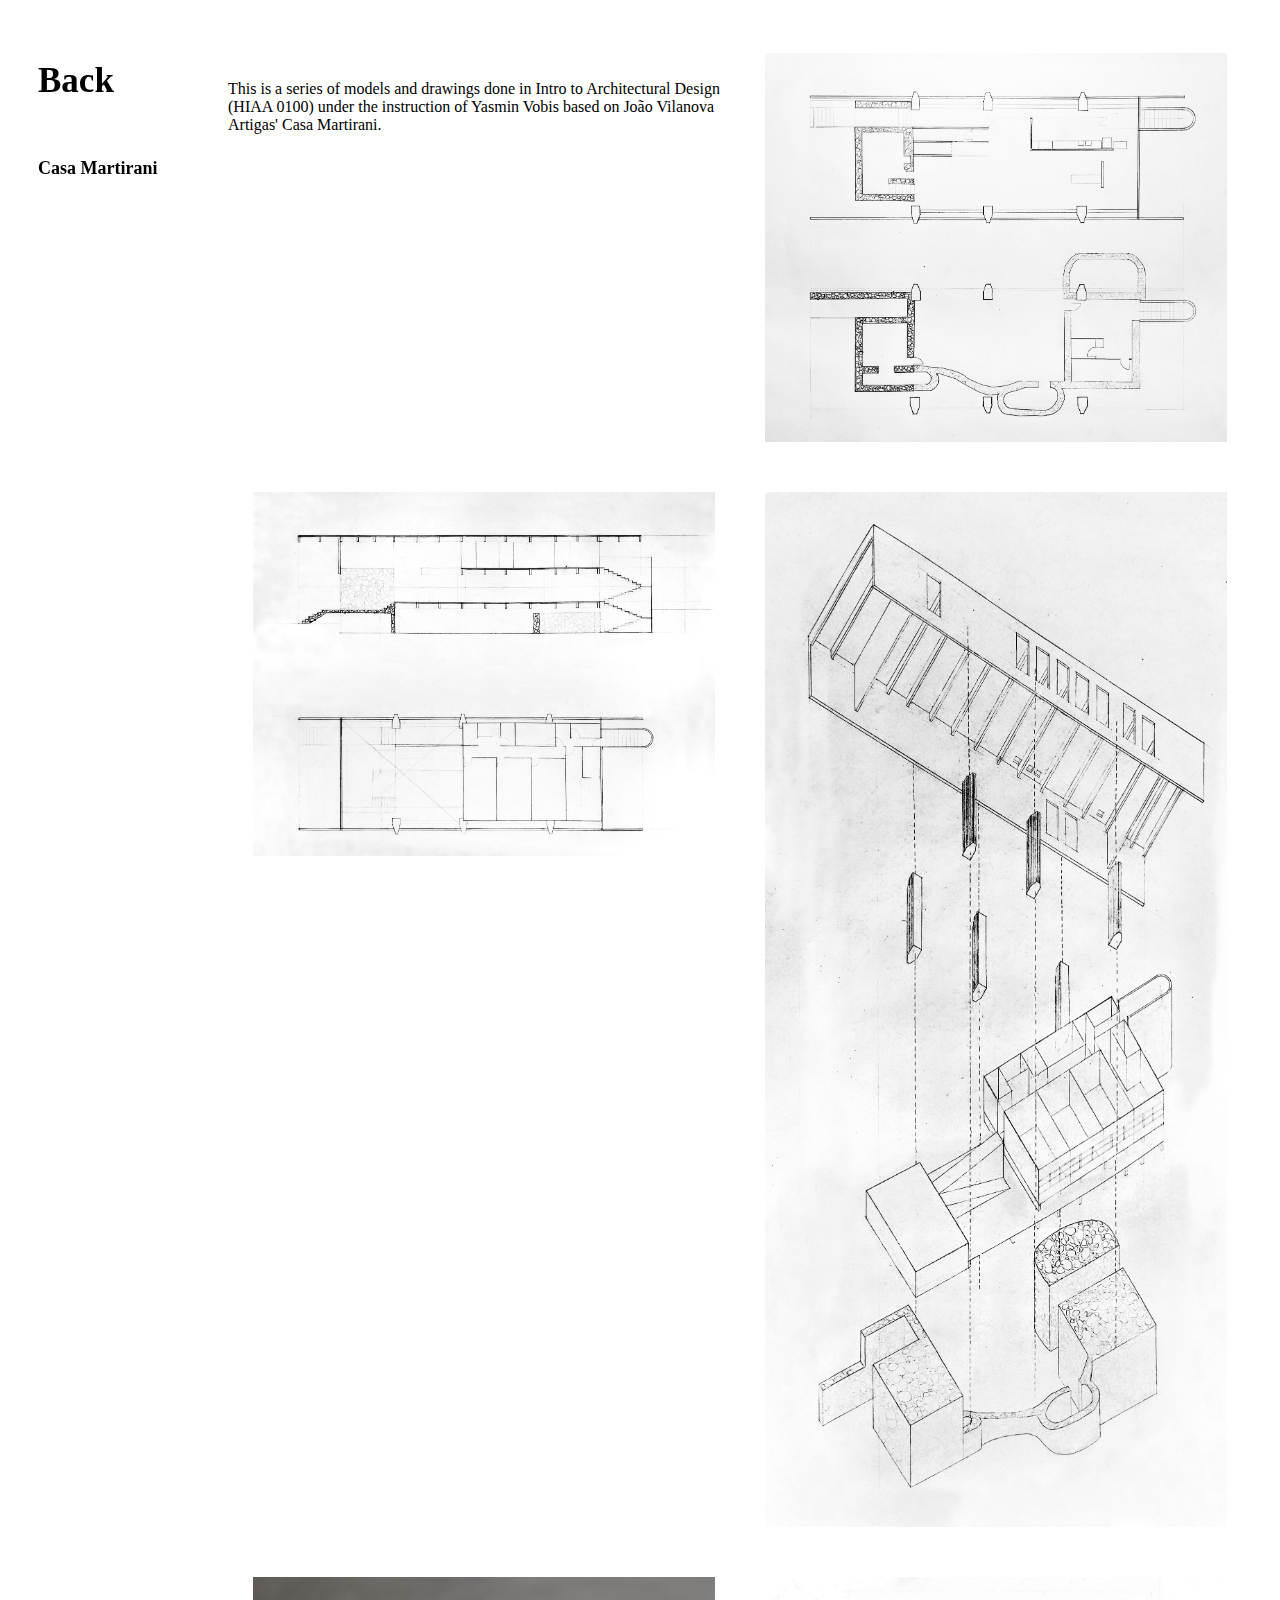
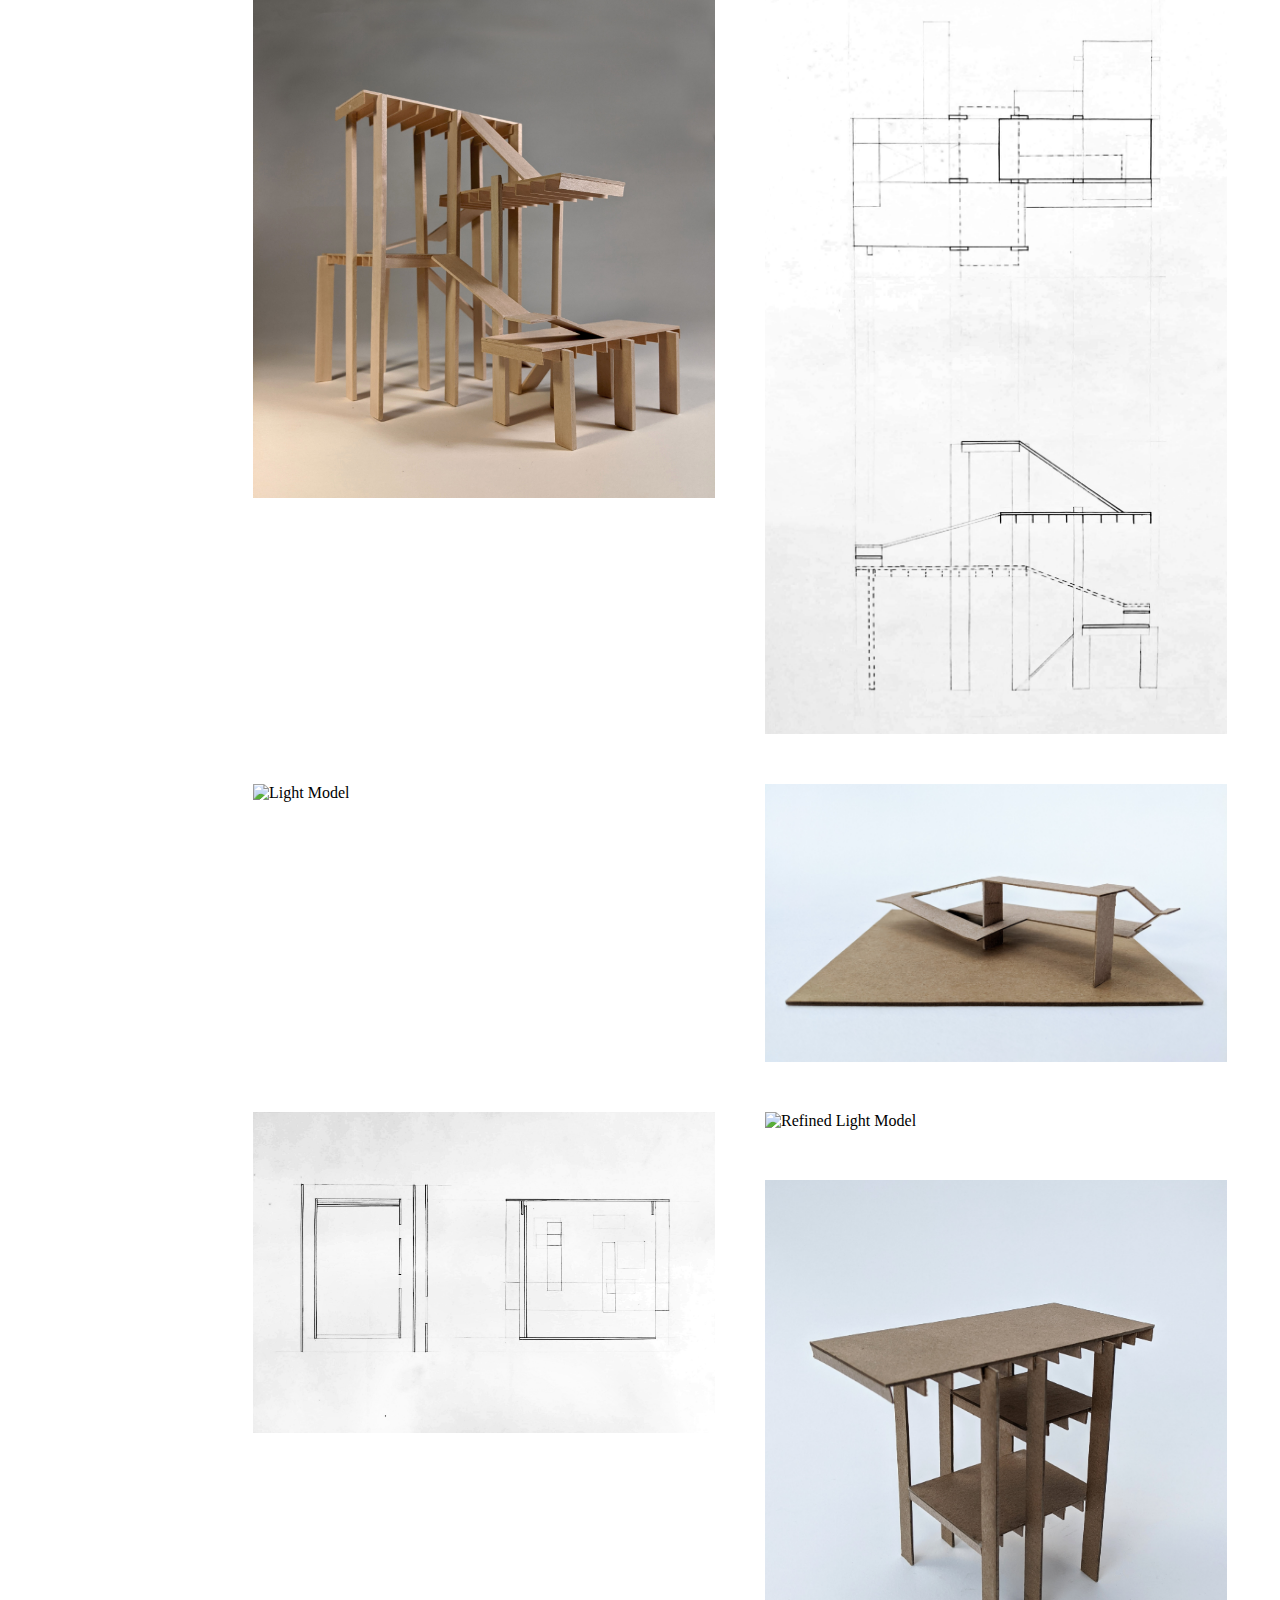
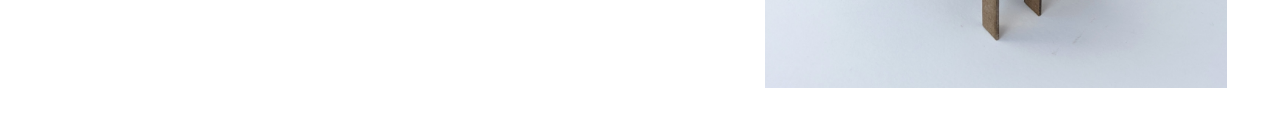
==== casamartirani.html @ 406225c9 "new pages" ====
<!DOCTYPE html>
<html>
<head>
<meta name="viewport" content="width=device-width, initial-scale=1">
<style>
* {
  box-sizing: border-box;
}

body {
  background-color: white;
  padding: 20px;
  font-family: Tahoma;
}

/* Center website */
.main {
  margin-left: 200px;
  max-width: 2000px;
}

.header {
  max-width: 200px;
  margin: auto;
   height: 100%; /* Full-height: remove this if you want "auto" height */
  width: 170px; /* Set the width of the sidebar */
  position: fixed; /* Fixed Sidebar (stay in place on scroll) */
  z-index: 1; /* Stay on top */
  top: 1; /* Stay at the top */
  left: 1;
  padding: 10px;
}

h1 {
  font-size: 35px;
  font-family: Tahoma;
}

h2 {
  font-size: 18px;
  word-break: break-all;
  font-family: Tahoma;
}


.column img {
  vertical-align: middle;
  padding: 25px;
}

/* Create three equal columns that floats next to each other */
.column {
  float: left;
  width: 50%;
  display: none; /* Hide all elements by default */
}


/* The "show" class is added to the filtered elements */
.show {
  display: block;
}

/* Style the buttons */
.btn {
  border: none;
  outline: none;
  padding: 8px 15px;
  background-color: white;
  cursor: pointer;
  color: gray;
}

.btn:hover {
  color: lightgray;
}

.btn.active {
  color: black;
}

a.nav-link:link
{
   color: black;
   text-decoration: none;
}
a.nav-link:visited
{
   color: black;
   text-decoration: none;
}
a.nav-link:hover
{
   color: lightgray;
   text-decoration: none;
}
a.nav-link:active
{
   color: black;
   text-decoration: none;
}



</style>
</head>
<body>

<!-- HEADER (uncenter website) -->
<div class="header">

<h1><a href="index.html" class="nav-link" >Back </a></h1>

<br>



<h2>
<a>Casa Martirani </a>
</h2>


<!-- END HEADER -->
</div>

<!-- MAIN (Center website) -->
<div class="main">

  <!-- Modal for full size images on click-->
  

  <div class="column architecture">
    <div class="content">
    <br><br>
  
    <p> This is a series of models and drawings 
    done in Intro to Architectural Design (HIAA 0100) under the instruction of Yasmin Vobis based on João Vilanova Artigas' Casa Martirani.</p>

    </div>
  </div>



  <div class="column architecture draft">
    <div class="content">
    <img src="portfolio images/casa martirani basment and first floor.jpg" alt="Casa Martirani Plans" style="width:100%">
    </div>
  </div>


    
  <div class="column architecture draft">
    <div class="content">
    <img src="portfolio images/casa martirani section and top floor.jpg" alt="Casa Martirani Plans 2" style="width:100%">
    </div>
  </div>



   <div class="column architecture draft">
    <div class="content">
    <img src="portfolio images/csanalytical.jpg" alt="Casa Martiani Analytical" style="width:100%">
   </div>
  </div>


  <div class="column architecture models">
    <div class="content">
    <img src="portfolio images/basswood model.jpg" alt="Basswood Model" style="width:100%">
    </div>
  </div>

  
  <div class="column architecture drafting">
    <div class="content">
    <img src="portfolio images/model section and plan.jpg" alt="Model section/plan" style="width:100%">
    </div>
  </div>

  <div class="column architecture models">
    <div class="content">
    <img src="https://i.imgur.com/sqQtMZ5.jpg" alt="Light Model" style="width:100%">
    </div>
  </div>


   <div class="column architecture models">
    <div class="content">
    <img src="portfolio images/IMG_20200228_154702(1).jpg" alt="Circulation Model" style="width:100%">
    </div>
  </div>

  <div class="column architecture draft">
    <div class="content">
    <img src="portfolio images/light plan and section.jpg" alt="Light Model Plan and Section" style="width:100%">
    </div>
  </div>

  
  <div class="column architecture models">
    <div class="content">
    <img src="https://i.imgur.com/eVHkWSA.jpg" alt="Refined Light Model" style="width:100%">
    </div>
  </div>


  <div class="column architecture models">
    <div class="content">
    <img src="portfolio images/IMG_20200228_154917(1).jpg" alt="Structure Model" style="width:100%">
    </div>
  </div>

<!-- END GRID -->
</div>


<!-- END MAIN -->
</div>



<script>
filterSelection("architecture") 
function filterSelection(c) {
  var x, i;
  x = document.getElementsByClassName("column");
  if (c == "all") c = "";
  for (i = 0; i < x.length; i++) {
    w3RemoveClass(x[i], "show");
    if (x[i].className.indexOf(c) > -1) w3AddClass(x[i], "show");
  }
}

function w3AddClass(element, name) {
  var i, arr1, arr2;
  arr1 = element.className.split(" ");
  arr2 = name.split(" ");
  for (i = 0; i < arr2.length; i++) {
    if (arr1.indexOf(arr2[i]) == -1) {element.className += " " + arr2[i];}
  }
}

function w3RemoveClass(element, name) {
  var i, arr1, arr2;
  arr1 = element.className.split(" ");
  arr2 = name.split(" ");
  for (i = 0; i < arr2.length; i++) {
    while (arr1.indexOf(arr2[i]) > -1) {
      arr1.splice(arr1.indexOf(arr2[i]), 1);     
    }
  }
  element.className = arr1.join(" ");
}

// Modal Image Gallery
function onClick(element) {
  document.getElementById("img01").src = element.src;
  document.getElementById("modal01").style.display = "block";
  var captionText = document.getElementById("caption");
  captionText.innerHTML = element.alt;
}

// Add active class to the current button (highlight it)
var btnContainer = document.getElementById("myBtnContainer");
var btns = btnContainer.getElementsByClassName("btn");
for (var i = 0; i < btns.length; i++) {
  btns[i].addEventListener("click", function(){
    var current = document.getElementsByClassName("active");
    current[0].className = current[0].className.replace(" active", "");
    this.className += " active";
  });
}
</script>

</body>
</html>
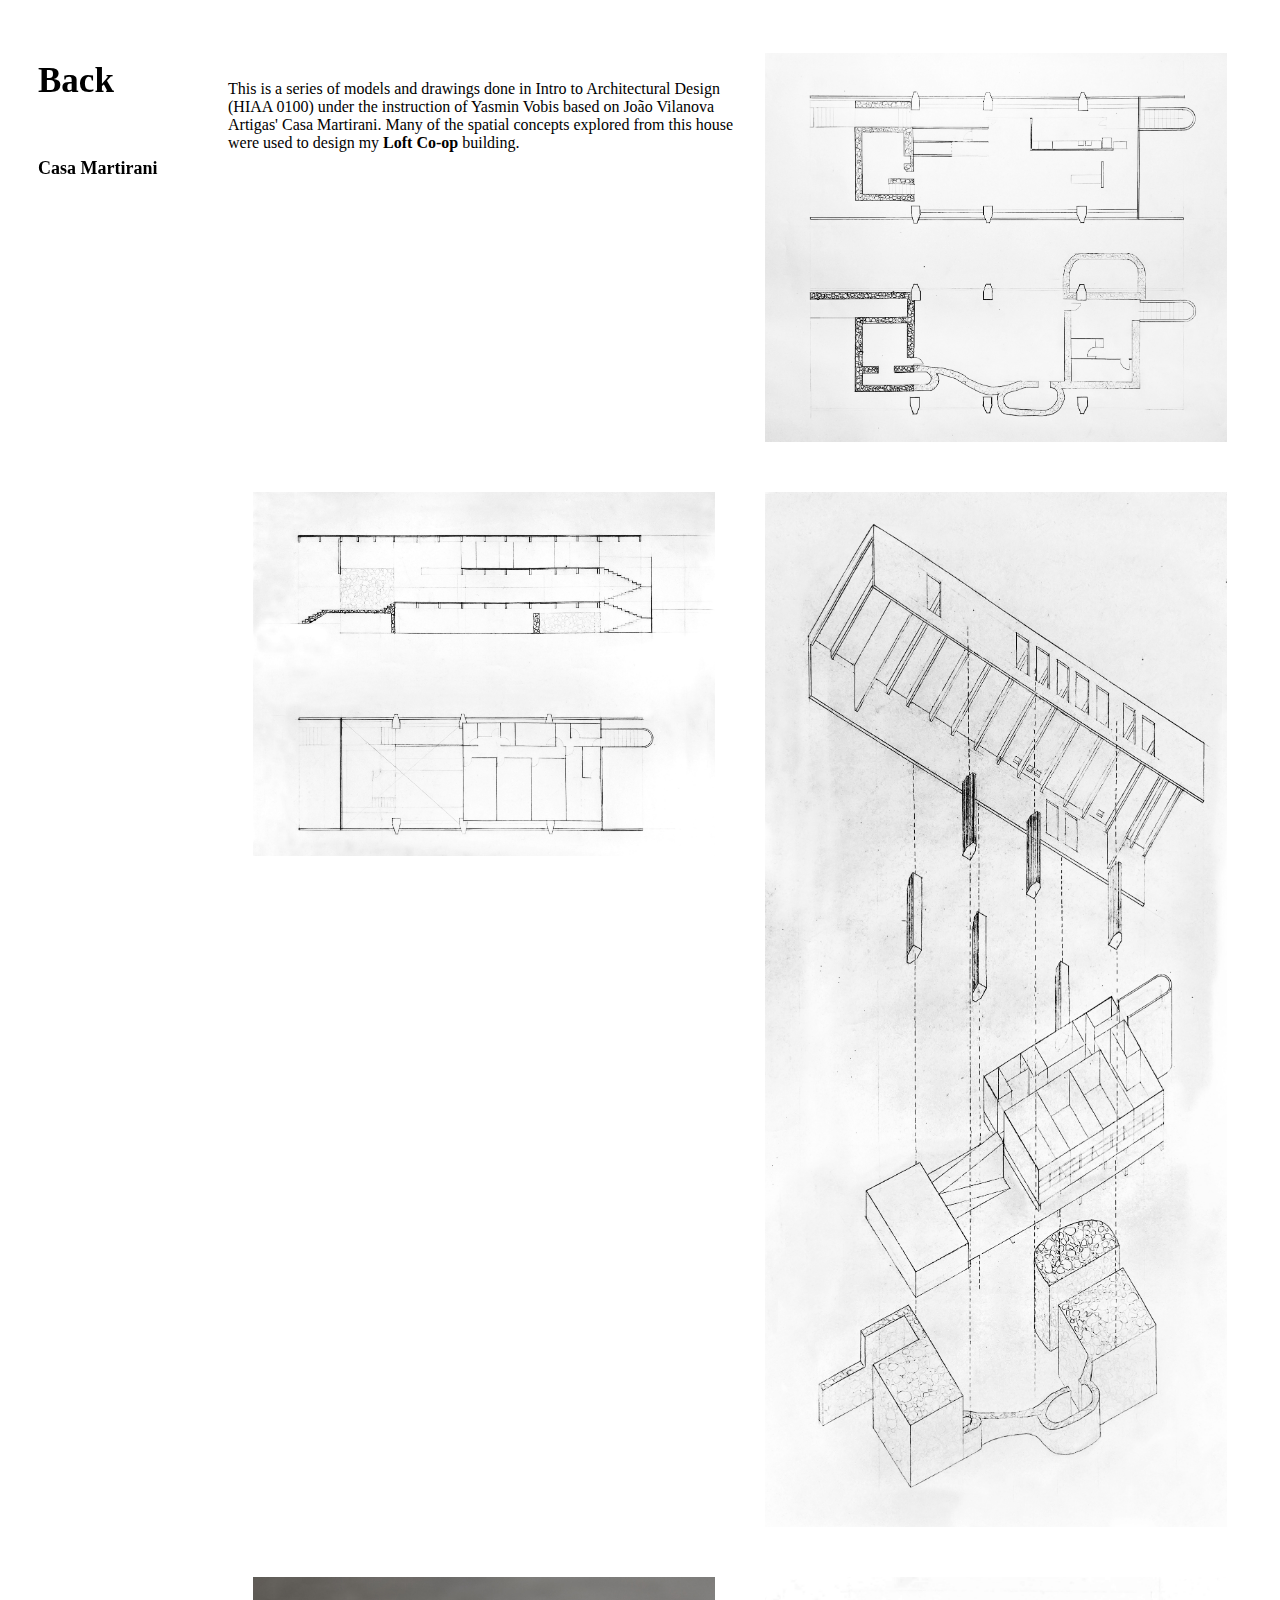
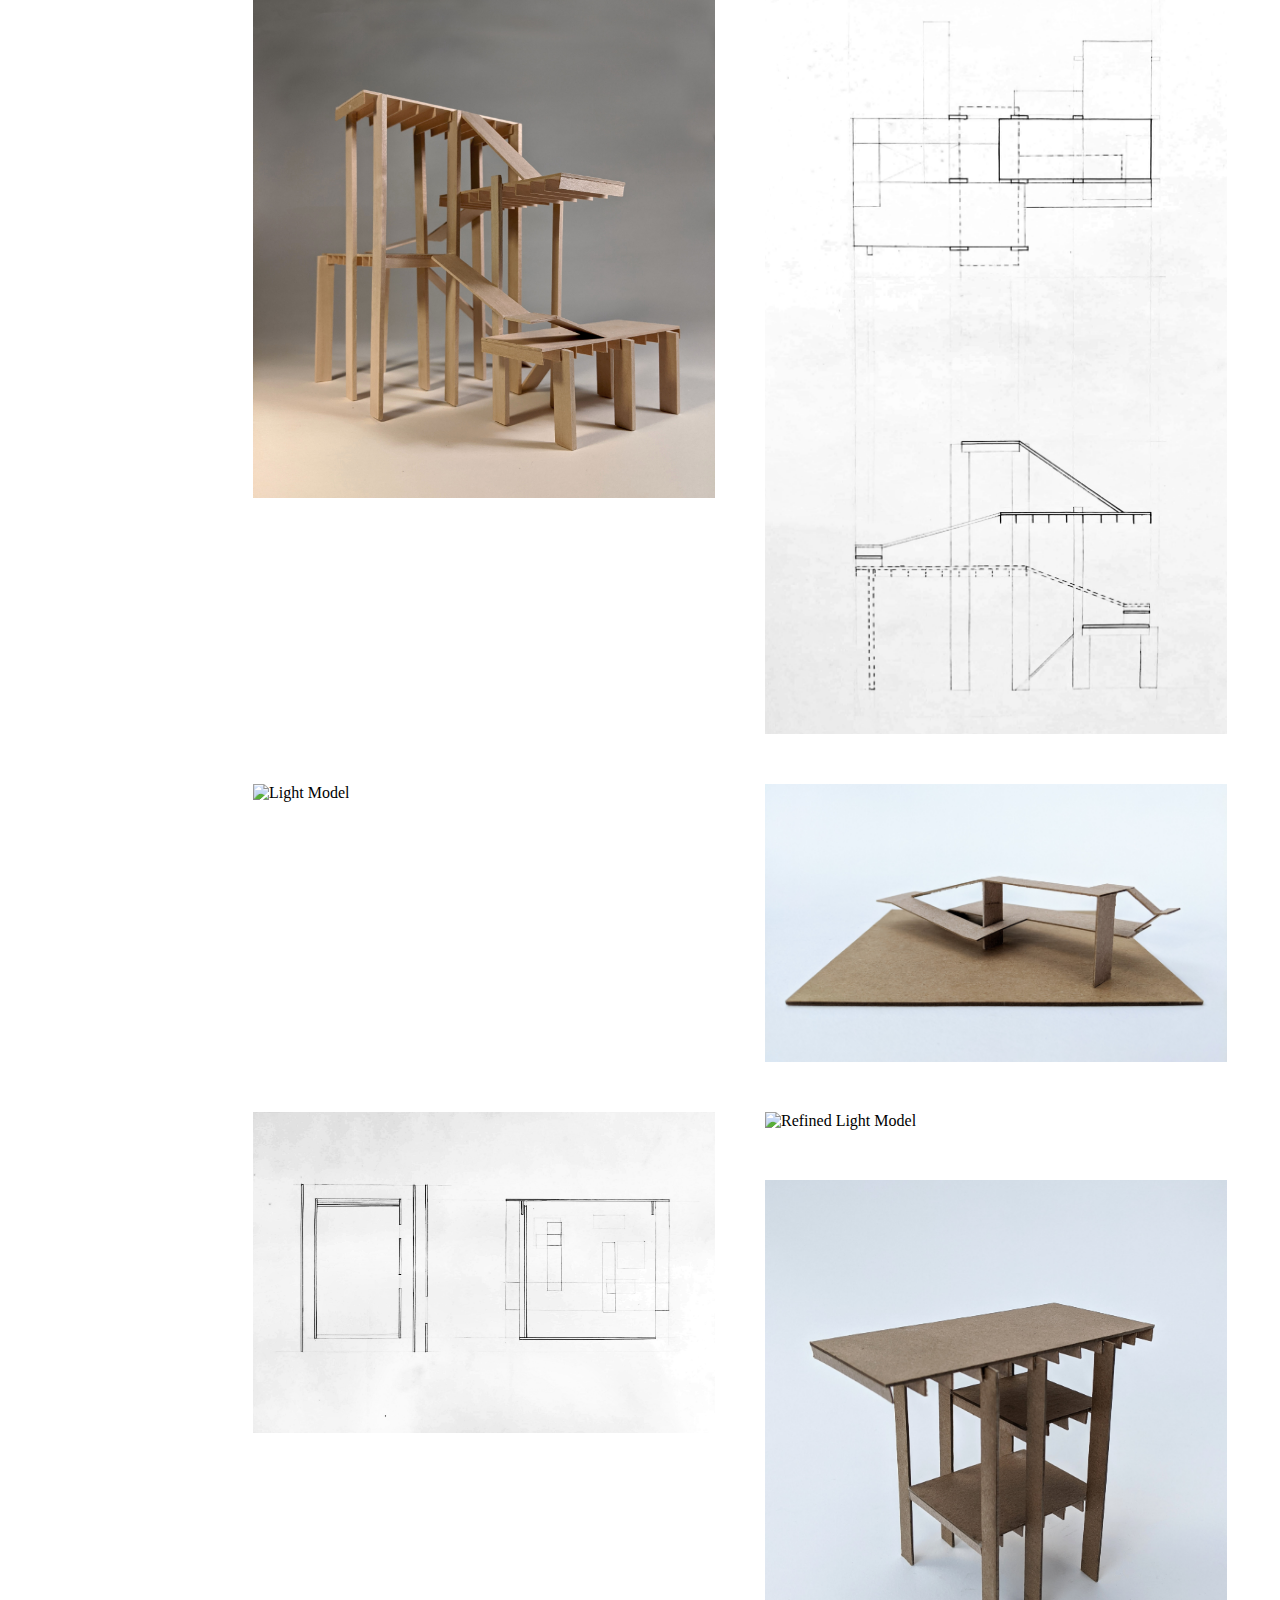
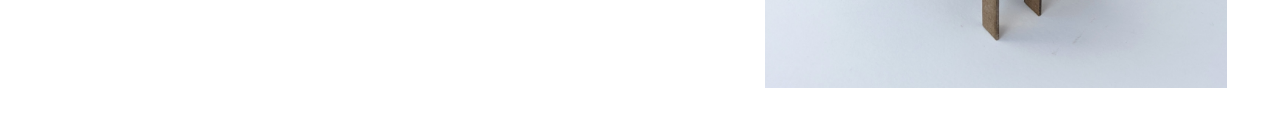
==== commit 161a4a86: "hyperlinks and descriptions" ====
--- a/casamartirani.html
+++ b/casamartirani.html
@@ -134,7 +134,7 @@
     <br><br>
   
     <p> This is a series of models and drawings 
-    done in Intro to Architectural Design (HIAA 0100) under the instruction of Yasmin Vobis based on João Vilanova Artigas' Casa Martirani.</p>
+    done in Intro to Architectural Design (HIAA 0100) under the instruction of Yasmin Vobis based on João Vilanova Artigas' Casa Martirani. Many of the spatial concepts explored from this house were used to design my <a href="gradcoop.html" class="nav-link" ><b> Loft Co-op</b> </a> building. </p>
 
     </div>
   </div>
